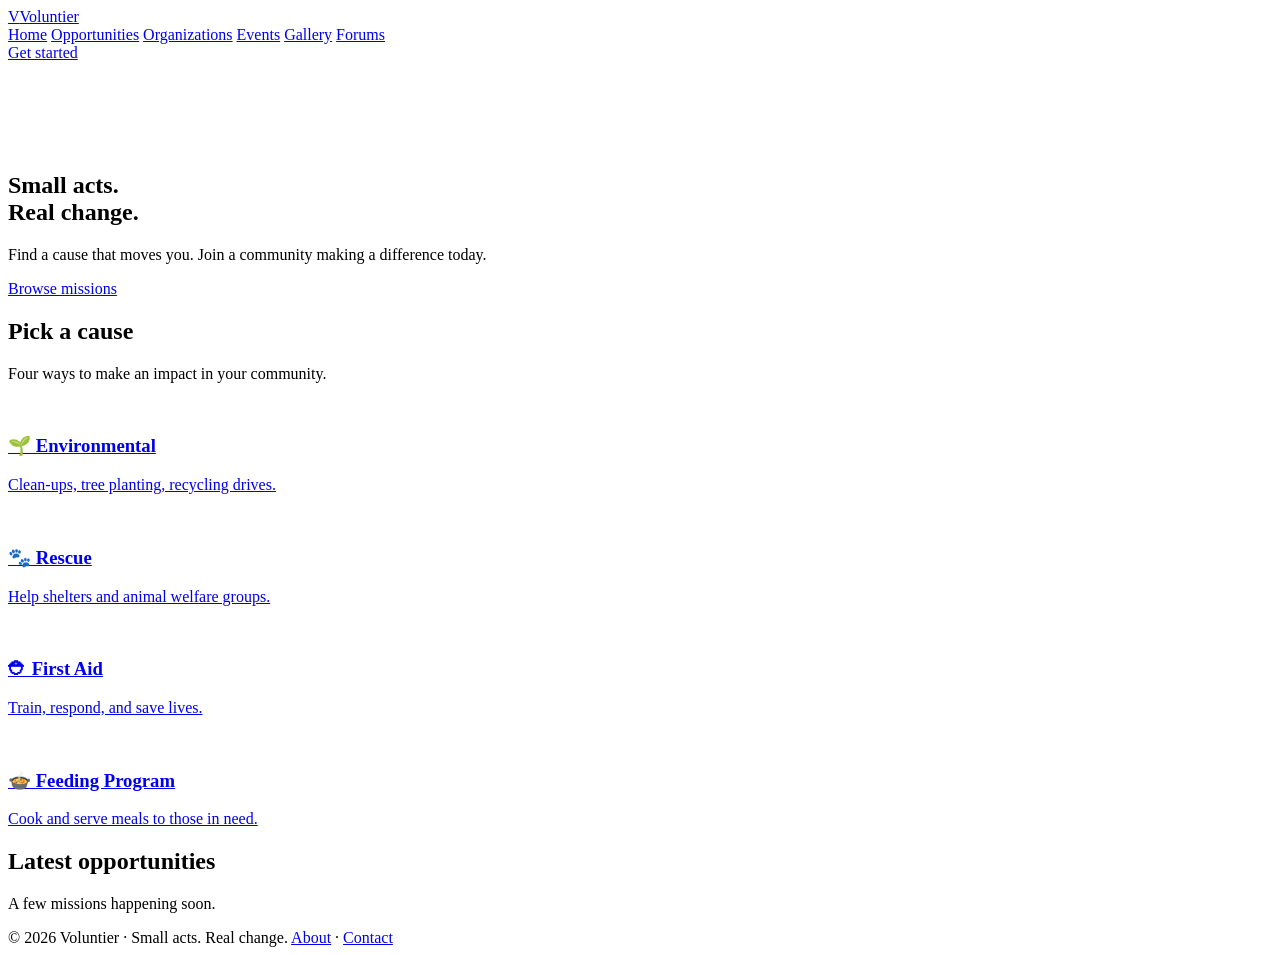
==== index.html @ 26fcb20d "Add files via upload" ====
<!DOCTYPE html>
<html lang="en">
<head>
<meta charset="UTF-8">
<meta name="viewport" content="width=device-width, initial-scale=1">
<title>Voluntier — Volunteer for what moves you</title>
<link rel="stylesheet" href="css/style.css">
</head>
<body>
<script src="js/main.js"></script>

<header class="header">
  <div class="nav">
    <a class="logo" href="index.html"><span class="logo-mark">V</span>Voluntier</a>
    <nav class="nav-links">
      <a href="index.html" class="active">Home</a>
      <a href="opportunities.html">Opportunities</a>
      <a href="organizations.html">Organizations</a>
      <a href="events.html">Events</a>
      <a href="gallery.html">Gallery</a>
      <a href="forums.html">Forums</a>
    </nav>
    <a href="login.html" class="btn">Get started</a>
  </div>
</header>

<section class="hero">
  <div class="carousel">
    <div class="slides">
      <div class="slide"><img src="images/img1.jpg" alt=""></div>
      <div class="slide"><img src="images/img2.jpg" alt=""></div>
      <div class="slide"><img src="images/img3.jpg" alt=""></div>
      <div class="slide"><img src="images/img4.jpg" alt=""></div>
      <div class="slide"><img src="images/img5.jpg" alt=""></div>
    </div>
  </div>
  <div class="hero-overlay">
    <div>
      <h1>Small acts.<br>Real change.</h1>
      <p>Find a cause that moves you. Join a community making a difference today.</p>
      <div class="hero-cta">
        <a class="btn alt" href="opportunities.html">Browse missions</a>
        <a class="btn btn-outline" style="background:rgba(255,255,255,.15);color:#fff;border-color:#fff" href="organizations.html">Explore organizations</a>
      </div>
    </div>
  </div>
</section>

<section class="container">
  <h2 class="section-title reveal">Pick a cause</h2>
  <p class="section-sub reveal">Four ways to make an impact in your community.</p>
  <div class="grid">
    <a href="organizations.html?cause=Environmental" class="card card-link reveal">
      <img class="thumbnail" src="images/thumbnail1.jpg" alt="">
      <div class="card-body"><h3>🌱 Environmental</h3><p class="muted">Clean-ups, tree planting, recycling drives.</p></div>
    </a>
    <a href="organizations.html?cause=Rescue" class="card card-link reveal" style="animation-delay:80ms">
      <img class="thumbnail" src="images/thumbnail2.jpg" alt="">
      <div class="card-body"><h3>🐾 Rescue</h3><p class="muted">Help shelters and animal welfare groups.</p></div>
    </a>
    <a href="organizations.html?cause=First Aid" class="card card-link reveal" style="animation-delay:160ms">
      <img class="thumbnail" src="images/thumbnail3.jpg" alt="">
      <div class="card-body"><h3>⛑ First Aid</h3><p class="muted">Train, respond, and save lives.</p></div>
    </a>
    <a href="organizations.html?cause=Feeding Program" class="card card-link reveal" style="animation-delay:240ms">
      <img class="thumbnail" src="images/thumbnail4.jpg" alt="">
      <div class="card-body"><h3>🍲 Feeding Program</h3><p class="muted">Cook and serve meals to those in need.</p></div>
    </a>
  </div>
</section>

<section class="container">
  <h2 class="section-title reveal">Latest opportunities</h2>
  <p class="section-sub reveal">A few missions happening soon.</p>
  <div id="home-opps" class="grid"></div>
</section>

<footer class="footer">
  © 2026 Voluntier · Small acts. Real change. <a href="about.html">About</a> · <a href="contact.html">Contact</a>
</footer>

<script>
  const all = JSON.parse(localStorage.getItem('opportunities')) || [];
  document.getElementById('home-opps').innerHTML = all.slice(0,3).map((o,i) => `
    <a class="card card-link reveal" style="animation-delay:${i*80}ms" href="opportunity.html?id=${o.id}">
      <div class="card-media"><img src="${o.image}" alt=""></div>
      <div class="card-body">
        <span class="tag accent">${o.category}</span>
        <h3>${o.title}</h3>
        <div class="meta">${o.org} · ${o.location}</div>
        <p class="muted">${o.date} · +${o.points} pts</p>
        <span class="link-arrow">View details →</span>
      </div>
    </a>
  `).join('');
  initReveal();
</script>
</body>
</html>
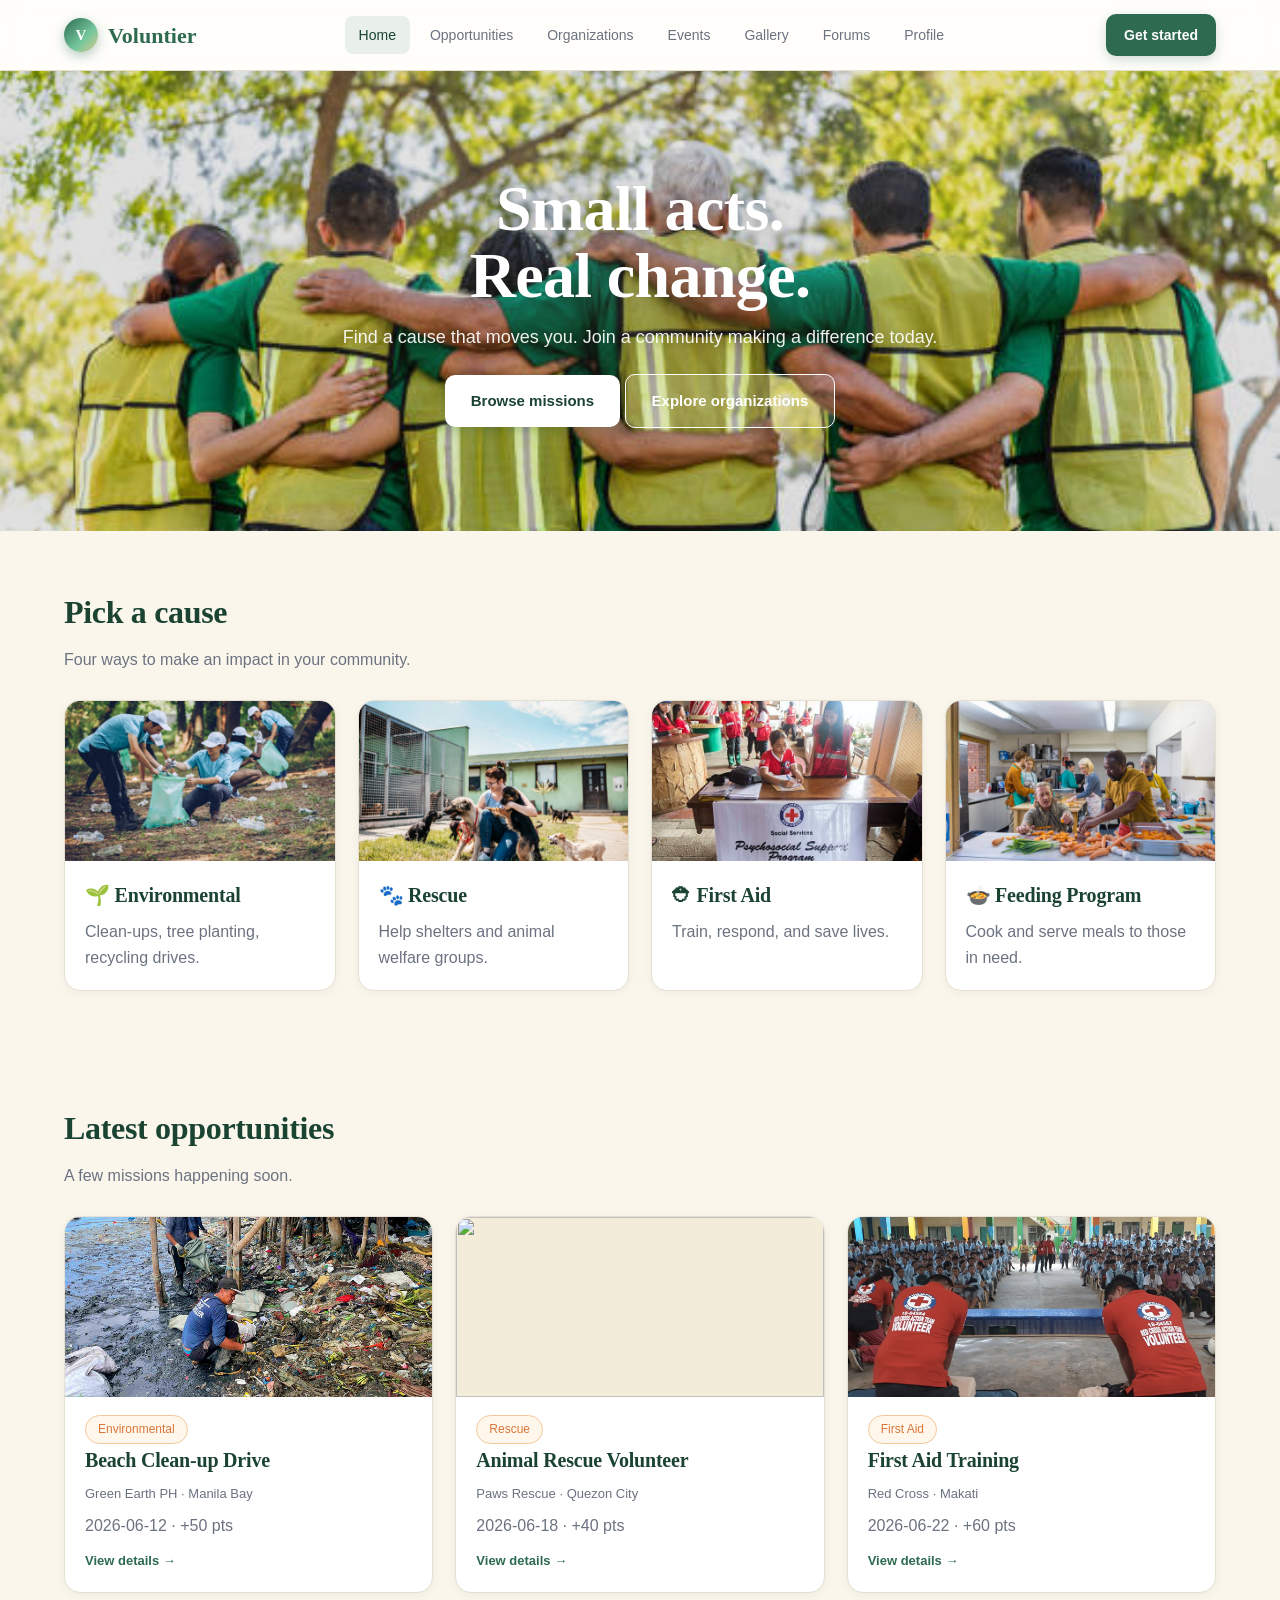
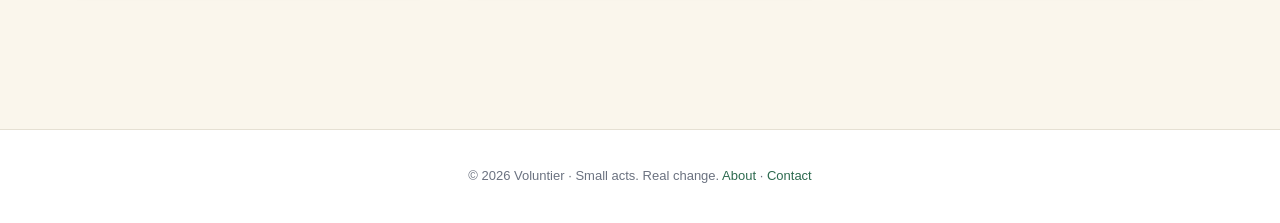
==== commit 700184c0: "Update index.html" ====
--- a/index.html
+++ b/index.html
@@ -19,6 +19,7 @@
       <a href="events.html">Events</a>
       <a href="gallery.html">Gallery</a>
       <a href="forums.html">Forums</a>
+      <a href="profile.html">Profile</a>
     </nav>
     <a href="login.html" class="btn">Get started</a>
   </div>
--- a/css/style.css
+++ b/css/style.css
@@ -0,0 +1,370 @@
+/* ===== Voluntier — Polished Stylesheet ===== */
+* { box-sizing: border-box; margin: 0; padding: 0; }
+
+:root {
+  --forest: #2d6a4f;
+  --forest-dark: #1b4332;
+  --forest-light: #74c69d;
+  --cream: #faf6ec;
+  --cream-2: #f3ecd9;
+  --terracotta: #d9763a;
+  --terracotta-soft: #f4c79a;
+  --ink: #1c241d;
+  --muted: #6b7280;
+  --border: #e5e0d3;
+  --shadow-sm: 0 2px 8px rgba(28,36,29,.05);
+  --shadow-md: 0 10px 30px rgba(28,36,29,.08);
+  --shadow-lg: 0 20px 50px rgba(28,36,29,.12);
+  --grad-hero: linear-gradient(135deg, #2d6a4f 0%, #74c69d 60%, #d9c98a 100%);
+}
+
+html { scroll-behavior: smooth; }
+body {
+  font-family: 'Inter', -apple-system, BlinkMacSystemFont, Arial, sans-serif;
+  background: var(--cream);
+  color: var(--ink);
+  line-height: 1.6;
+  -webkit-font-smoothing: antialiased;
+}
+
+h1, h2, h3 { font-family: Georgia, 'Times New Roman', serif; color: var(--forest-dark); letter-spacing: -.01em; }
+
+a { color: var(--forest); text-decoration: none; transition: color .2s ease; }
+a:hover { color: var(--forest-dark); }
+
+.muted { color: var(--muted); }
+
+/* ----- Header ----- */
+.header {
+  background: rgba(255,255,255,.82);
+  backdrop-filter: saturate(180%) blur(12px);
+  -webkit-backdrop-filter: saturate(180%) blur(12px);
+  border-bottom: 1px solid var(--border);
+  position: sticky; top: 0; z-index: 50;
+}
+.nav {
+  max-width: 1200px; margin: 0 auto;
+  display: flex; align-items: center; justify-content: space-between;
+  padding: 14px 24px;
+}
+.logo {
+  font-family: Georgia, serif; font-size: 22px; font-weight: 700;
+  color: var(--forest); display: flex; align-items: center; gap: 10px;
+}
+.logo-mark {
+  width: 34px; height: 34px; border-radius: 50%;
+  background: var(--grad-hero); color: #fff;
+  display: grid; place-items: center; font-size: 15px; font-weight: 700;
+  box-shadow: 0 4px 12px rgba(45,106,79,.35);
+  animation: pulse-soft 3s ease-in-out infinite;
+}
+@keyframes pulse-soft {
+  0%, 100% { transform: scale(1); }
+  50% { transform: scale(1.05); }
+}
+.nav-links { display: flex; gap: 6px; flex-wrap: wrap; }
+.nav-links a {
+  color: var(--muted); font-size: 14px; padding: 8px 14px; border-radius: 8px;
+  position: relative; transition: color .2s ease, background .2s ease;
+}
+.nav-links a:hover { color: var(--forest-dark); background: rgba(45,106,79,.07); }
+.nav-links a.active { color: var(--forest-dark); background: rgba(45,106,79,.1); }
+
+/* ----- Buttons ----- */
+.btn {
+  display: inline-flex; align-items: center; gap: 8px;
+  padding: 10px 18px; border-radius: 10px;
+  background: var(--forest); color: #fff; border: none; cursor: pointer;
+  font-size: 14px; font-weight: 600; font-family: inherit;
+  transition: transform .15s ease, box-shadow .2s ease, background .2s ease;
+  box-shadow: 0 4px 12px rgba(45,106,79,.22);
+}
+.btn:hover { background: var(--forest-dark); transform: translateY(-2px); box-shadow: 0 8px 20px rgba(45,106,79,.32); color: #fff; }
+.btn:active { transform: translateY(0); }
+.btn-lg { padding: 14px 26px; font-size: 15px; margin-top: 18px; }
+.btn-outline { background: transparent; color: var(--forest); border: 1.5px solid var(--forest); box-shadow: none; }
+.btn-outline:hover { background: var(--forest); color: #fff; }
+.btn-active { background: var(--forest) !important; color: #fff !important; border-color: var(--forest) !important; }
+
+/* ----- Layout ----- */
+.container { max-width: 1200px; margin: 0 auto; padding: 56px 24px; }
+.container-narrow { max-width: 820px; margin: 0 auto; padding: 56px 24px; }
+
+/* ----- Hero ----- */
+.hero {
+  background: var(--grad-hero);
+  position: relative; overflow: hidden;
+  padding: 0;
+}
+.hero::after {
+  content: ""; position: absolute; inset: 0;
+  background: radial-gradient(ellipse at top, rgba(255,255,255,.18), transparent 60%);
+  pointer-events: none;
+}
+.carousel { width: 100%; overflow: hidden; position: relative; max-height: 460px; }
+.slides { width: 100%; display: flex; animation: slide 20s infinite; }
+@keyframes slide {
+  0%, 18% { transform: translateX(0); }
+  22%, 38% { transform: translateX(-100%); }
+  42%, 58% { transform: translateX(-200%); }
+  62%, 78% { transform: translateX(-300%); }
+  82%, 100% { transform: translateX(-400%); }
+}
+.slide { min-width: 100%; position: relative; }
+.slide img { width: 100%; height: 460px; object-fit: cover; display: block; filter: brightness(.88); }
+
+.hero-overlay {
+  position: absolute; inset: 0;
+  display: grid; place-items: center; text-align: center; padding: 24px;
+  z-index: 2; pointer-events: none;
+}
+.hero-overlay h1 {
+  color: #fff; font-size: clamp(36px, 6vw, 64px); line-height: 1.05;
+  text-shadow: 0 6px 30px rgba(0,0,0,.35);
+  animation: fade-up .9s ease both;
+}
+.hero-overlay p {
+  color: rgba(255,255,255,.92); margin-top: 14px; font-size: 18px; max-width: 620px;
+  text-shadow: 0 2px 12px rgba(0,0,0,.3);
+  animation: fade-up 1.1s ease both .15s;
+}
+.hero-cta { margin-top: 22px; pointer-events: auto; animation: fade-up 1.3s ease both .3s; }
+.hero-cta .btn { padding: 14px 26px; font-size: 15px; }
+.hero-cta .btn.alt { background: #fff; color: var(--forest-dark); }
+.hero-cta .btn.alt:hover { background: var(--cream); }
+
+@keyframes fade-up {
+  from { opacity: 0; transform: translateY(20px); }
+  to { opacity: 1; transform: translateY(0); }
+}
+
+/* ----- Cards / Grid ----- */
+.grid {
+  display: grid; gap: 22px;
+  grid-template-columns: repeat(auto-fit, minmax(260px, 1fr));
+  margin-top: 28px;
+}
+.card {
+  background: #fff;
+  border: 1px solid var(--border);
+  border-radius: 16px;
+  overflow: hidden;
+  transition: transform .25s ease, box-shadow .25s ease, border-color .25s ease;
+  box-shadow: var(--shadow-sm);
+  display: block;
+}
+.card:hover { transform: translateY(-6px); box-shadow: var(--shadow-md); border-color: var(--forest-light); }
+.card-link { color: inherit; }
+.card-link:hover { color: inherit; }
+.card-body { padding: 18px 20px 20px; }
+.card h3 { margin-bottom: 8px; font-size: 20px; }
+.card .meta { color: var(--muted); font-size: 13px; margin-bottom: 8px; }
+
+.card-media {
+  width: 100%; height: 180px; overflow: hidden; background: var(--cream-2);
+}
+.card-media img {
+  width: 100%; height: 100%; object-fit: cover; display: block;
+  transition: transform .6s ease;
+}
+.card:hover .card-media img { transform: scale(1.06); }
+
+.tag {
+  display: inline-block; background: var(--cream); border: 1px solid var(--border);
+  padding: 4px 12px; border-radius: 999px; font-size: 12px; margin-right: 4px;
+  font-weight: 500;
+}
+.accent { color: var(--terracotta); border-color: var(--terracotta-soft); background: #fff7ec; }
+
+.link-arrow {
+  display: inline-block; margin-top: 12px; font-size: 13px; font-weight: 600;
+  color: var(--forest); transition: transform .2s ease;
+}
+.card:hover .link-arrow { transform: translateX(4px); }
+
+/* ----- Section title ----- */
+.section-title { font-size: 32px; margin-bottom: 8px; }
+.section-sub { color: var(--muted); margin-bottom: 20px; font-size: 16px; }
+
+/* ----- Filter bar ----- */
+.filter-bar {
+  display: flex; flex-wrap: wrap; gap: 8px;
+  margin: 24px 0;
+  padding: 12px;
+  background: #fff; border: 1px solid var(--border); border-radius: 14px;
+  box-shadow: var(--shadow-sm);
+}
+.filter-bar .btn-outline { padding: 8px 16px; font-size: 13px; }
+
+/* ----- Forum ----- */
+.forum-post {
+  background: #fff; border: 1px solid var(--border); border-radius: 14px;
+  padding: 18px; margin-bottom: 14px;
+  transition: transform .2s ease, box-shadow .2s ease, border-color .2s ease;
+  display: block; color: inherit;
+}
+.forum-post:hover { transform: translateY(-2px); border-color: var(--forest-light); box-shadow: var(--shadow-md); color: inherit; }
+.forum-link { cursor: pointer; }
+.forum-row { display: flex; align-items: center; gap: 14px; }
+.forum-post h3 { font-size: 17px; }
+.forum-post .author { color: var(--muted); font-size: 12px; margin-top: 2px; }
+.reaction-summary { display: flex; gap: 10px; color: var(--muted); font-size: 13px; }
+
+.forum-detail {
+  background: #fff; border: 1px solid var(--border); border-radius: 16px;
+  padding: 28px; box-shadow: var(--shadow-sm);
+}
+.author-row { display: flex; align-items: center; gap: 12px; margin-top: 14px; }
+.author-row-inline { display: flex; align-items: center; gap: 8px; }
+.reactions { display: flex; gap: 10px; margin-top: 18px; flex-wrap: wrap; }
+.reaction-btn {
+  display: inline-flex; align-items: center; gap: 6px;
+  background: var(--cream); border: 1px solid var(--border); border-radius: 999px;
+  padding: 8px 14px; cursor: pointer; font-family: inherit; font-size: 14px;
+  transition: transform .15s ease, background .2s ease, border-color .2s ease;
+}
+.reaction-btn:hover { background: #fff; border-color: var(--forest); transform: translateY(-2px) scale(1.05); }
+.reaction-btn .emoji { font-size: 16px; }
+.reaction-btn .count { font-weight: 600; color: var(--ink); }
+
+.reply {
+  display: flex; gap: 12px; background: #fff; border: 1px solid var(--border);
+  border-radius: 12px; padding: 14px 16px; margin-bottom: 10px;
+}
+
+/* ----- Avatar ----- */
+.avatar {
+  border-radius: 50%; background: var(--forest); color: #fff;
+  display: grid; place-items: center; font-weight: 700;
+  flex-shrink: 0;
+}
+.avatar-sm { width: 34px; height: 34px; font-size: 14px; }
+.avatar-md { width: 52px; height: 52px; font-size: 20px; }
+
+/* ----- Forms ----- */
+.form {
+  background: #fff; padding: 28px; border-radius: 16px;
+  border: 1px solid var(--border); max-width: 460px; margin: 0 auto;
+  box-shadow: var(--shadow-sm);
+}
+.form label { display: block; font-size: 14px; margin: 12px 0 6px; font-weight: 600; }
+.form input, .form textarea, .form select {
+  width: 100%; padding: 11px 14px; border: 1px solid var(--border);
+  border-radius: 10px; font-size: 14px; font-family: inherit;
+  transition: border-color .2s ease, box-shadow .2s ease;
+}
+.form input:focus, .form textarea:focus {
+  outline: none; border-color: var(--forest);
+  box-shadow: 0 0 0 3px rgba(45,106,79,.15);
+}
+.form button { margin-top: 18px; width: 100%; }
+.form .hint { font-size: 12px; color: var(--muted); margin-top: 6px; }
+
+/* ----- Detail pages ----- */
+.detail-hero {
+  position: relative; border-radius: 20px; overflow: hidden;
+  height: 380px; margin-bottom: 32px; box-shadow: var(--shadow-md);
+}
+.detail-hero img { width: 100%; height: 100%; object-fit: cover; }
+.detail-hero-overlay {
+  position: absolute; inset: auto 0 0 0; padding: 30px;
+  background: linear-gradient(to top, rgba(0,0,0,.8), transparent 75%);
+  color: #fff;
+}
+.detail-hero-overlay h1 { color: #fff; font-size: clamp(28px, 4vw, 44px); margin-top: 8px; }
+.meta.light { color: rgba(255,255,255,.85); }
+
+.detail-grid {
+  display: grid; grid-template-columns: 1fr 320px; gap: 32px;
+}
+@media (max-width: 800px) { .detail-grid { grid-template-columns: 1fr; } }
+
+.side-card {
+  background: #fff; border: 1px solid var(--border); border-radius: 14px;
+  padding: 20px; margin-bottom: 16px; box-shadow: var(--shadow-sm);
+}
+.perks { list-style: none; margin: 12px 0; }
+.perks li { padding: 6px 0; color: var(--ink); }
+
+/* ----- Org ----- */
+.org-card { text-align: left; padding: 22px; }
+.org-emoji { font-size: 40px; margin-bottom: 8px; }
+.org-hero {
+  display: flex; gap: 24px; align-items: center;
+  background: linear-gradient(135deg, #fff, var(--cream));
+  border: 1px solid var(--border); border-radius: 20px;
+  padding: 32px; margin-bottom: 32px; box-shadow: var(--shadow-md);
+}
+.org-hero-emoji {
+  font-size: 64px;
+  width: 100px; height: 100px; border-radius: 24px;
+  background: var(--grad-hero); display: grid; place-items: center;
+  box-shadow: 0 10px 24px rgba(45,106,79,.3);
+}
+.org-hero h1 { font-size: clamp(28px, 4vw, 40px); margin: 6px 0 4px; }
+
+.people-grid { grid-template-columns: repeat(auto-fit, minmax(180px, 1fr)); }
+.person { text-align: center; padding: 24px 16px; }
+.person .avatar { margin: 0 auto 12px; }
+.person h3 { font-size: 16px; }
+
+.member-row { display: flex; flex-wrap: wrap; gap: 10px; margin-top: 16px; }
+.member-chip {
+  display: inline-flex; align-items: center; gap: 8px;
+  background: #fff; border: 1px solid var(--border); border-radius: 999px;
+  padding: 5px 14px 5px 5px; font-size: 14px; font-weight: 500;
+  transition: transform .2s ease, border-color .2s ease;
+}
+.member-chip:hover { transform: translateY(-2px); border-color: var(--forest-light); }
+
+/* ----- Gallery ----- */
+.gallery {
+  display: grid; gap: 14px;
+  grid-template-columns: repeat(auto-fit, minmax(220px, 1fr));
+}
+.gallery .photo {
+  height: 200px; border-radius: 14px;
+  background: linear-gradient(135deg, #cfe3d6, #88b59d);
+  display: grid; place-items: center; color: #fff; font-weight: 600;
+  overflow: hidden; transition: transform .3s ease;
+}
+.gallery .photo:hover { transform: scale(1.02); }
+.gallery .photo img { width: 100%; height: 100%; object-fit: cover; }
+
+img.thumbnail {
+  width: 100%; height: 160px; object-fit: cover; display: block;
+  border-radius: 12px 12px 0 0;
+}
+
+/* ----- Profile ----- */
+.profile-header {
+  display: flex; align-items: center; gap: 20px;
+  background: #fff; padding: 24px; border-radius: 16px;
+  border: 1px solid var(--border); box-shadow: var(--shadow-sm);
+}
+.profile-header .avatar { width: 80px; height: 80px; font-size: 28px; }
+.stat { text-align: center; padding: 16px; }
+.stat .num { font-size: 30px; font-weight: 700; color: var(--forest); }
+.stat .label { font-size: 12px; color: var(--muted); text-transform: uppercase; letter-spacing: .5px; }
+
+/* ----- Footer ----- */
+.footer {
+  background: #fff; border-top: 1px solid var(--border);
+  padding: 36px 24px; text-align: center; color: var(--muted); font-size: 13px;
+  margin-top: 80px;
+}
+
+/* ----- Reveal animation ----- */
+.reveal {
+  opacity: 0; transform: translateY(20px);
+  transition: opacity .7s ease, transform .7s ease;
+}
+.reveal.in { opacity: 1; transform: translateY(0); }
+
+/* ----- Responsive ----- */
+@media (max-width: 700px) {
+  .nav-links { display: none; }
+  .container { padding: 36px 18px; }
+  .detail-hero { height: 280px; }
+  .org-hero { flex-direction: column; text-align: center; padding: 24px; }
+}
